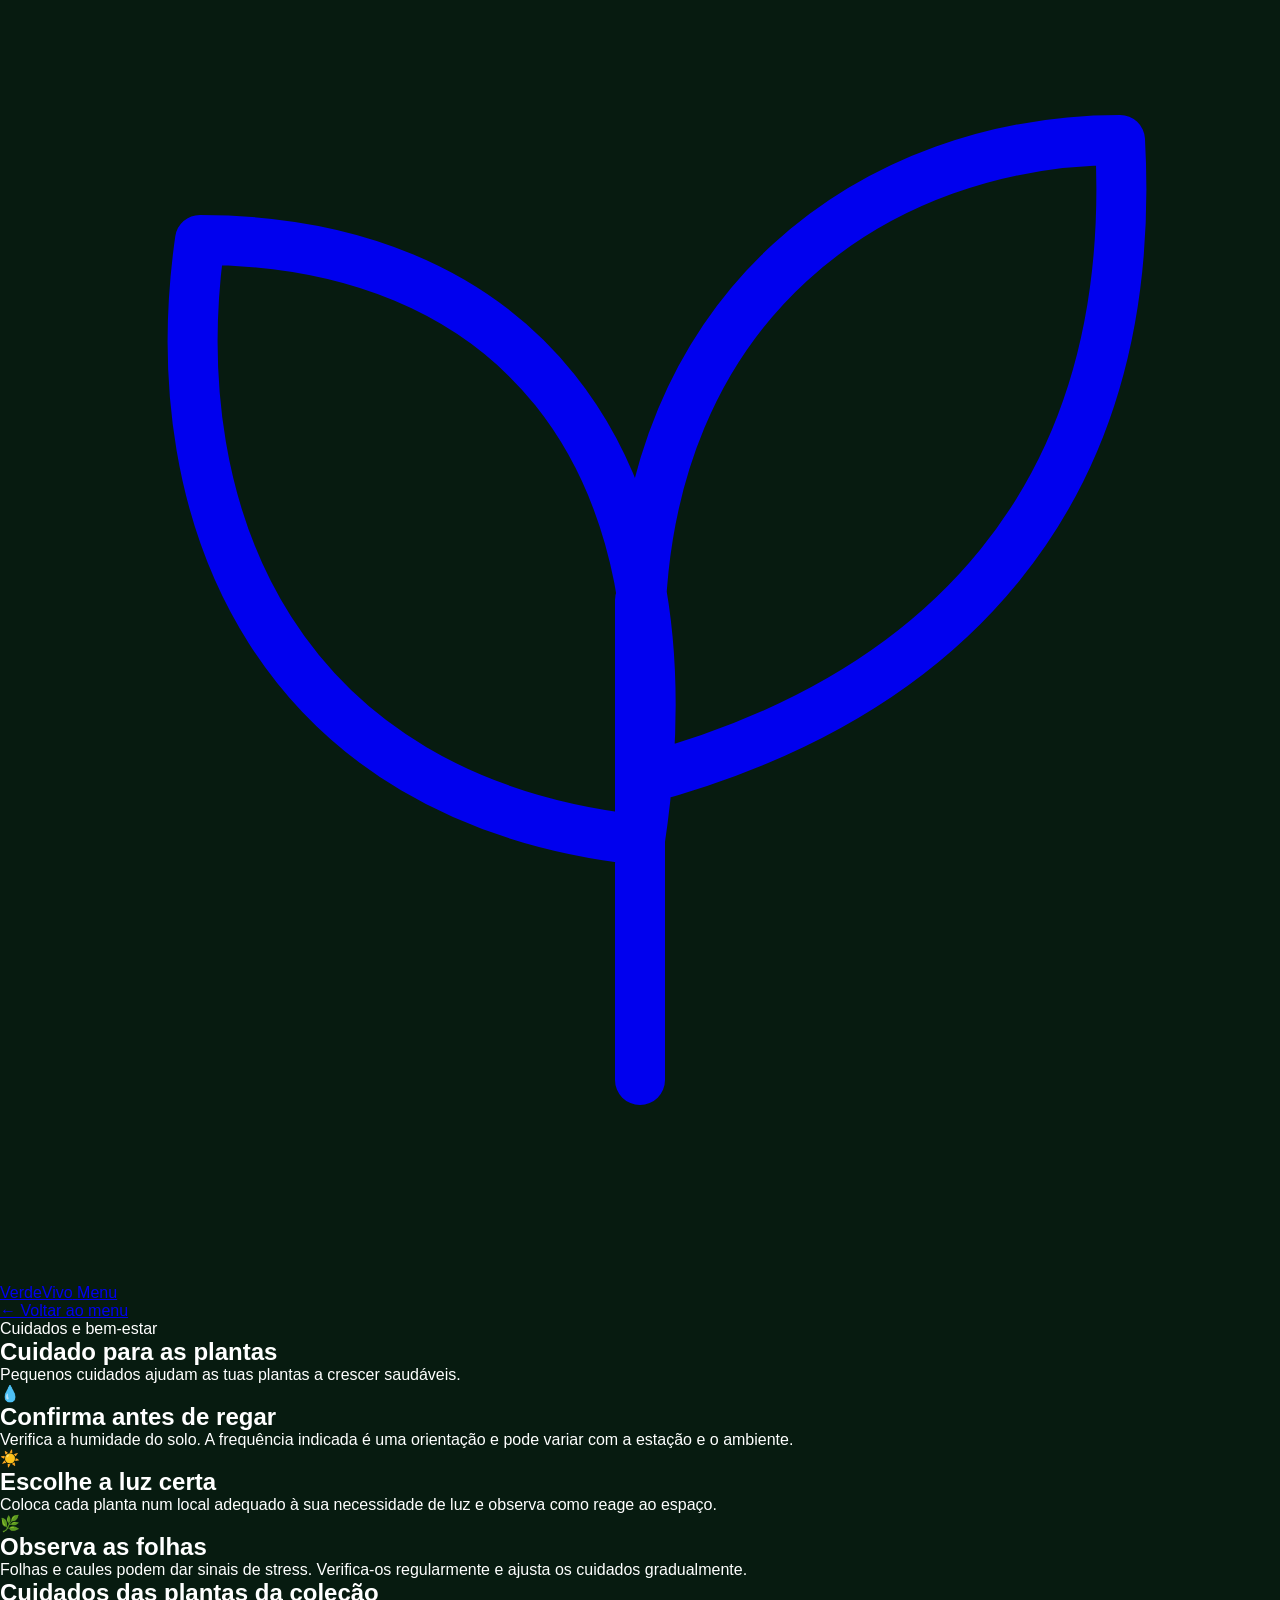
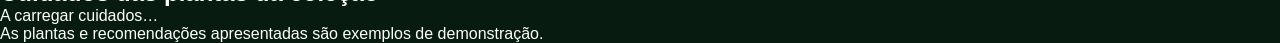
==== care.html @ d32859d9 "Add files via upload" ====
<!DOCTYPE html>
<html lang="pt-PT">
<head>
    <meta charset="UTF-8">
    <meta name="viewport" content="width=device-width, initial-scale=1.0">
    <meta name="theme-color" content="#f5f7f2">
    <title>Cuidado para as plantas | VerdeVivo</title>
    <link rel="stylesheet" href="assets/css/styles.css">
</head>
<body class="menu-page">
    <main class="menu-screen">
        <header class="menu-header">
            <a class="menu-brand" href="../index.html" aria-label="VerdeVivo - página inicial">
                <svg viewBox="0 0 64 64" aria-hidden="true">
                    <path d="M32 54V30 M32 42C14 40 8 26 10 12 C25 12 35 22 32 42 M32 32C32 15 44 7 56 7 C57 25 47 35 32 39"
                          fill="none" stroke="currentColor" stroke-width="2.5"
                          stroke-linecap="round" stroke-linejoin="round"/>
                </svg>
                <span>VerdeVivo</span>
            </a>
            <a class="menu-exit" href="menu.html">Menu</a>
        </header>

        <section class="plants-content" aria-labelledby="care-title">
            <a class="menu-home-link plants-back-link" href="menu.html">← Voltar ao menu</a>
            <p class="menu-eyebrow">Cuidados e bem-estar</p>
            <h1 id="care-title">Cuidado para as plantas</h1>
            <p class="menu-intro">Pequenos cuidados ajudam as tuas plantas a crescer saudáveis.</p>

            <div class="care-tips" aria-label="Dicas gerais de cuidados">
                <article class="care-tip">
                    <span class="care-tip-icon" aria-hidden="true">💧</span>
                    <div>
                        <h2>Confirma antes de regar</h2>
                        <p>Verifica a humidade do solo. A frequência indicada é uma orientação e pode variar com a estação e o ambiente.</p>
                    </div>
                </article>
                <article class="care-tip">
                    <span class="care-tip-icon" aria-hidden="true">☀️</span>
                    <div>
                        <h2>Escolhe a luz certa</h2>
                        <p>Coloca cada planta num local adequado à sua necessidade de luz e observa como reage ao espaço.</p>
                    </div>
                </article>
                <article class="care-tip">
                    <span class="care-tip-icon" aria-hidden="true">🌿</span>
                    <div>
                        <h2>Observa as folhas</h2>
                        <p>Folhas e caules podem dar sinais de stress. Verifica-os regularmente e ajusta os cuidados gradualmente.</p>
                    </div>
                </article>
            </div>

            <h2 class="care-list-title">Cuidados das plantas da coleção</h2>
            <p class="plants-feedback" id="care-feedback" role="status" aria-live="polite">A carregar cuidados…</p>
            <div class="care-plants-grid" id="care-plants-container" aria-busy="true"></div>
            <p class="plants-demo-note">As plantas e recomendações apresentadas são exemplos de demonstração.</p>
        </section>
    </main>
    <script type="module" src="../assets/js/care.js"></script>
</body>
</html>
---- assets/css/styles.css ----
/* Configuração geral */
* {
    margin: 0;
    padding: 0;
    box-sizing: border-box;
}

body {
    font-family: "Segoe UI", Arial, sans-serif;
    background: #071b10;
    color: #ffffff;
}

/* Ecrã principal */
.splash-screen {
    position: relative;
    min-height: 100vh;
    min-height: 100dvh;
    display: flex;
    justify-content: center;
    align-items: center;
    overflow: hidden;

    background-image: url("https://images.unsplash.com/photo-1501004318641-b39e6451bec6?auto=format&fit=crop&w=1600&q=85");

    background-size: cover;
    background-position: center;
}

/* Camada escura para melhorar a leitura */
.overlay {
    position: absolute;
    inset: 0;

    background: linear-gradient(
        180deg,
        rgba(3, 20, 11, 0.35),
        rgba(3, 20, 11, 0.65),
        rgba(3, 20, 11, 0.88)
    );
}

/* Conteúdo central */
.content {
    position: relative;
    z-index: 1;
    width: 100%;
    max-width: 420px;
    min-height: 100vh;
    min-height: 100dvh;
    padding: 40px 28px 30px;

    display: flex;
    flex-direction: column;
    align-items: center;
    justify-content: center;

    text-align: center;
}

/* Logótipo */
.logo {
    display: flex;
    flex-direction: column;
    align-items: center;
    gap: 8px;
}

.logo svg {
    width: 76px;
    height: 76px;
    color: #ffffff;
}

.logo h1 {
    font-family: Georgia, "Times New Roman", serif;
    font-size: clamp(42px, 10vw, 54px);
    font-weight: 400;
    letter-spacing: -1.5px;
}

.tagline {
    margin-top: 12px;
    font-size: 15px;
    color: #edf4eb;
    letter-spacing: 0.2px;
}

/* Botões */
.actions {
    width: 100%;
    display: flex;
    flex-direction: column;
    gap: 13px;
    margin-top: 95px;
}

.btn {
    width: 100%;
    min-height: 48px;
    padding: 14px 20px;

    display: flex;
    align-items: center;
    justify-content: center;

    border-radius: 30px;
    text-decoration: none;
    font-size: 14px;
    font-weight: 600;

    transition: background 0.25s ease,
                transform 0.25s ease;
}

.btn:hover {
    transform: translateY(-2px);
}

.btn-primary {
    background: #286541;
    color: #ffffff;
    border: 1px solid #43865c;
}

.btn-primary:hover {
    background: #347b50;
}

.btn-secondary {
    background: rgba(0, 0, 0, 0.15);
    color: #ffffff;
    border: 1px solid rgba(255, 255, 255, 0.85);
}

.btn-secondary:hover {
    background: rgba(255, 255, 255, 0.12);
}

/* Texto inferior */
.footer-text {
    position: absolute;
    bottom: 35px;
    left: 15px;
    right: 15px;

    font-size: 12px;
    color: #f0f3ec;
}

/* Adaptação a ecrãs pequenos */
@media (max-width: 480px) {
    .content {
        padding-left: 24px;
        padding-right: 24px;
    }

    .actions {
        margin-top: 75px;
    }

    .logo svg {
        width: 68px;
        height: 68px;
    }
}
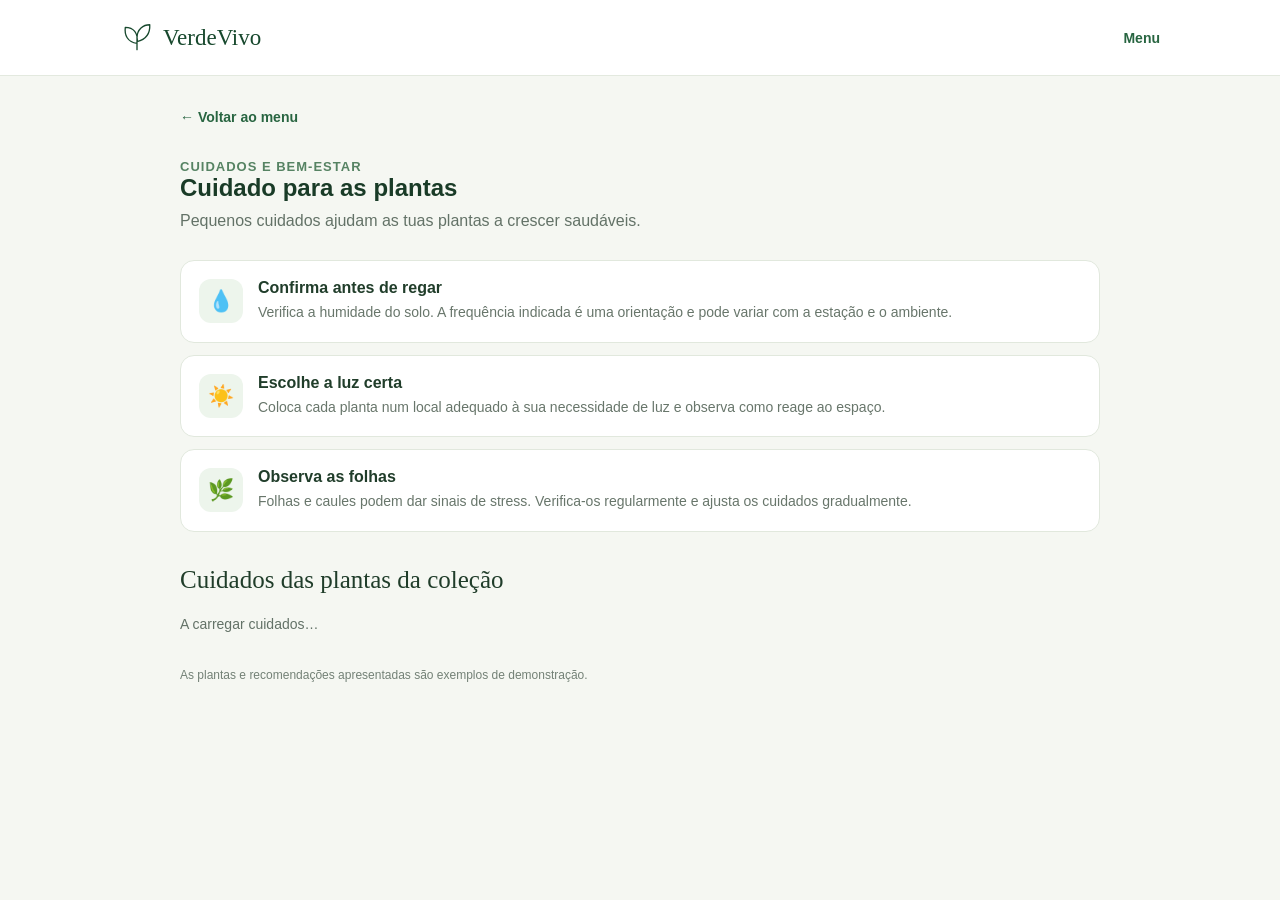
==== commit e8f8dbb5: "Add files via upload" ====
--- a/care.html
+++ b/care.html
@@ -5,7 +5,8 @@
     <meta name="viewport" content="width=device-width, initial-scale=1.0">
     <meta name="theme-color" content="#f5f7f2">
     <title>Cuidado para as plantas | VerdeVivo</title>
-    <link rel="stylesheet" href="assets/css/styles.css">
+    <link rel="icon" href="../favicon.svg" type="image/svg+xml">
+    <link rel="stylesheet" href="../assets/css/styles.css">
 </head>
 <body class="menu-page">
     <main class="menu-screen">
--- a/assets/css/styles.css
+++ b/assets/css/styles.css
@@ -165,3 +165,540 @@
         height: 68px;
     }
 }
+
+/* Ecrã de início de sessão */
+.auth-screen {
+    position: relative;
+    min-height: 100vh;
+    min-height: 100dvh;
+    padding: 32px 20px;
+    display: flex;
+    align-items: center;
+    justify-content: center;
+    overflow: auto;
+    background-image: url("https://images.unsplash.com/photo-1501004318641-b39e6451bec6?auto=format&fit=crop&w=1600&q=85");
+    background-size: cover;
+    background-position: center;
+}
+
+.auth-overlay {
+    position: absolute;
+    inset: 0;
+    background: rgba(3, 20, 11, 0.72);
+}
+
+.auth-panel {
+    position: relative;
+    z-index: 1;
+    width: 100%;
+    max-width: 440px;
+    padding: 36px;
+    border: 1px solid rgba(255, 255, 255, 0.2);
+    border-radius: 24px;
+    background: rgba(7, 27, 16, 0.82);
+    box-shadow: 0 20px 60px rgba(0, 0, 0, 0.28);
+    backdrop-filter: blur(12px);
+}
+
+.auth-brand {
+    display: inline-flex;
+    align-items: center;
+    gap: 9px;
+    color: #ffffff;
+    text-decoration: none;
+    font-family: Georgia, "Times New Roman", serif;
+    font-size: 23px;
+}
+
+.auth-brand svg {
+    width: 34px;
+    height: 34px;
+}
+
+.auth-eyebrow {
+    margin-top: 36px;
+    color: #b7d9bd;
+    font-size: 13px;
+    font-weight: 600;
+    letter-spacing: 0.5px;
+    text-transform: uppercase;
+}
+
+.auth-panel h1 {
+    margin-top: 9px;
+    font-family: Georgia, "Times New Roman", serif;
+    font-size: clamp(28px, 7vw, 36px);
+    font-weight: 400;
+}
+
+.auth-description {
+    margin-top: 9px;
+    color: #d8e4d9;
+    font-size: 15px;
+    line-height: 1.5;
+}
+
+.login-form {
+    display: flex;
+    flex-direction: column;
+    margin-top: 30px;
+}
+
+.login-form label {
+    margin: 0 0 8px;
+    color: #f3f7f1;
+    font-size: 14px;
+    font-weight: 600;
+}
+
+.login-form input {
+    width: 100%;
+    min-height: 48px;
+    margin-bottom: 20px;
+    padding: 12px 14px;
+    border: 1px solid rgba(255, 255, 255, 0.38);
+    border-radius: 10px;
+    outline: none;
+    background: rgba(255, 255, 255, 0.96);
+    color: #14271a;
+    font: inherit;
+}
+
+.login-form input:focus {
+    border-color: #91c49d;
+    box-shadow: 0 0 0 3px rgba(145, 196, 157, 0.28);
+}
+
+.login-submit {
+    margin-top: 5px;
+    cursor: pointer;
+    font: inherit;
+}
+
+.login-message {
+    min-height: 20px;
+    margin-top: 14px;
+    color: #d6ebd9;
+    font-size: 13px;
+    line-height: 1.5;
+}
+
+.back-link {
+    display: inline-block;
+    margin-top: 10px;
+    color: #d8e4d9;
+    font-size: 14px;
+    text-decoration: none;
+}
+
+.back-link:hover {
+    color: #ffffff;
+    text-decoration: underline;
+}
+
+.auth-switch {
+    margin-top: 8px;
+    color: #d8e4d9;
+    font-size: 14px;
+}
+
+.auth-switch a {
+    color: #b7d9bd;
+    font-weight: 600;
+    text-decoration: none;
+}
+
+.auth-switch a:hover {
+    color: #ffffff;
+    text-decoration: underline;
+}
+
+@media (max-width: 480px) {
+    .auth-panel {
+        padding: 28px 24px;
+    }
+}
+
+/* Menu principal */
+.menu-page {
+    min-height: 100vh;
+    background: #f5f7f2;
+    color: #193b27;
+}
+
+.menu-screen {
+    min-height: 100vh;
+}
+
+.menu-header {
+    min-height: 76px;
+    padding: 0 max(24px, calc((100vw - 1040px) / 2));
+    display: flex;
+    align-items: center;
+    justify-content: space-between;
+    border-bottom: 1px solid #e3e9df;
+    background: #ffffff;
+}
+
+.menu-brand {
+    display: inline-flex;
+    align-items: center;
+    gap: 9px;
+    color: #17482d;
+    text-decoration: none;
+    font-family: Georgia, "Times New Roman", serif;
+    font-size: 23px;
+}
+
+.menu-brand svg {
+    width: 34px;
+    height: 34px;
+}
+
+.menu-exit,
+.menu-home-link {
+    color: #286541;
+    font-size: 14px;
+    font-weight: 600;
+    text-decoration: none;
+}
+
+.menu-exit:hover,
+.menu-home-link:hover {
+    color: #17482d;
+    text-decoration: underline;
+}
+
+.menu-content {
+    width: min(100% - 40px, 920px);
+    margin: 0 auto;
+    padding: 64px 0 48px;
+}
+
+.menu-eyebrow {
+    color: #568363;
+    font-size: 13px;
+    font-weight: 700;
+    letter-spacing: 1px;
+    text-transform: uppercase;
+}
+
+.menu-content h1 {
+    margin-top: 8px;
+    color: #173b26;
+    font-family: Georgia, "Times New Roman", serif;
+    font-size: clamp(36px, 7vw, 48px);
+    font-weight: 400;
+}
+
+.menu-intro {
+    margin-top: 10px;
+    color: #637267;
+    font-size: 16px;
+}
+
+.menu-grid {
+    display: grid;
+    grid-template-columns: repeat(2, minmax(0, 1fr));
+    gap: 18px;
+    margin-top: 34px;
+}
+
+.menu-card {
+    min-height: 154px;
+    padding: 23px;
+    display: grid;
+    grid-template-columns: 52px minmax(0, 1fr);
+    grid-template-rows: 1fr auto;
+    column-gap: 17px;
+    border: 1px solid #e1e8dd;
+    border-radius: 16px;
+    background: #ffffff;
+    box-shadow: 0 8px 24px rgba(34, 68, 43, 0.05);
+}
+
+.menu-card-link {
+    color: inherit;
+    text-decoration: none;
+    transition: border-color 0.2s ease, box-shadow 0.2s ease, transform 0.2s ease;
+}
+
+.menu-card-link:hover {
+    transform: translateY(-2px);
+    border-color: #b9d2b7;
+    box-shadow: 0 12px 28px rgba(34, 68, 43, 0.1);
+}
+
+.menu-card-link:focus-visible {
+    outline: 3px solid #6b9b73;
+    outline-offset: 3px;
+}
+
+.menu-card-icon {
+    width: 52px;
+    height: 52px;
+    grid-row: 1 / 3;
+    display: grid;
+    place-items: center;
+    border-radius: 14px;
+    background: #edf5ec;
+    color: #286541;
+}
+
+.menu-card-icon svg {
+    width: 30px;
+    height: 30px;
+    fill: none;
+    stroke: currentColor;
+    stroke-width: 2;
+    stroke-linecap: round;
+    stroke-linejoin: round;
+}
+
+.menu-card-copy h2 {
+    color: #203d2a;
+    font-size: 17px;
+    font-weight: 650;
+    line-height: 1.35;
+}
+
+.menu-card-copy p {
+    margin-top: 7px;
+    color: #68766b;
+    font-size: 14px;
+    line-height: 1.5;
+}
+
+.menu-card-status {
+    margin-top: 16px;
+    grid-column: 2;
+    color: #738176;
+    font-size: 12px;
+    font-weight: 600;
+}
+
+.menu-home-link {
+    display: inline-block;
+    margin-top: 32px;
+}
+
+.plants-content {
+    width: min(100% - 40px, 920px);
+    margin: 0 auto;
+    padding: 32px 0 56px;
+}
+
+.plants-back-link {
+    margin: 0 0 34px;
+}
+
+.plants-search-label {
+    display: block;
+    margin-top: 30px;
+    color: #314d38;
+    font-size: 14px;
+    font-weight: 650;
+}
+
+.plants-search {
+    width: 100%;
+    min-height: 50px;
+    margin-top: 9px;
+    padding: 12px 16px;
+    border: 1px solid #d6e0d3;
+    border-radius: 12px;
+    background: #ffffff;
+    color: #193b27;
+    font: inherit;
+}
+
+.plants-search:focus {
+    border-color: #6b9b73;
+    outline: 3px solid rgba(107, 155, 115, 0.2);
+}
+
+.plants-feedback {
+    margin: 22px 0 14px;
+    color: #637267;
+    font-size: 14px;
+}
+
+.plants-grid {
+    display: grid;
+    grid-template-columns: repeat(2, minmax(0, 1fr));
+    gap: 16px;
+}
+
+.plant-list-card {
+    overflow: hidden;
+    border: 1px solid #e1e8dd;
+    border-radius: 16px;
+    background: #ffffff;
+    box-shadow: 0 8px 24px rgba(34, 68, 43, 0.05);
+}
+
+.plant-list-illustration {
+    min-height: 110px;
+    display: grid;
+    place-items: center;
+    background: linear-gradient(135deg, #e9f2e5, #f4f7ed);
+    font-size: 45px;
+}
+
+.plant-list-details {
+    padding: 18px;
+}
+
+.plant-list-details h2 {
+    color: #203d2a;
+    font-size: 18px;
+}
+
+.plant-scientific-name {
+    margin-top: 4px;
+    color: #718073;
+    font-size: 13px;
+    font-style: italic;
+}
+
+.plant-type {
+    display: inline-block;
+    margin-top: 12px;
+    padding: 5px 9px;
+    border-radius: 20px;
+    background: #edf5ec;
+    color: #376847;
+    font-size: 12px;
+    font-weight: 600;
+}
+
+.plant-care {
+    display: grid;
+    gap: 9px;
+    margin-top: 16px;
+    color: #68766b;
+    font-size: 13px;
+    line-height: 1.45;
+}
+
+.plant-care strong {
+    display: block;
+    margin-bottom: 2px;
+    color: #314d38;
+    font-size: 12px;
+}
+
+.plants-demo-note {
+    margin-top: 22px;
+    color: #738176;
+    font-size: 12px;
+}
+
+.care-tips {
+    display: grid;
+    gap: 12px;
+    margin-top: 30px;
+}
+
+.care-tip {
+    display: grid;
+    grid-template-columns: 44px minmax(0, 1fr);
+    gap: 15px;
+    padding: 18px;
+    border: 1px solid #e1e8dd;
+    border-radius: 14px;
+    background: #ffffff;
+}
+
+.care-tip-icon {
+    width: 44px;
+    height: 44px;
+    display: grid;
+    place-items: center;
+    border-radius: 12px;
+    background: #edf5ec;
+    font-size: 21px;
+}
+
+.care-tip h2 {
+    color: #203d2a;
+    font-size: 16px;
+}
+
+.care-tip p {
+    margin-top: 5px;
+    color: #68766b;
+    font-size: 14px;
+    line-height: 1.55;
+}
+
+.care-list-title {
+    margin-top: 34px;
+    color: #203d2a;
+    font-family: Georgia, "Times New Roman", serif;
+    font-size: 25px;
+    font-weight: 400;
+}
+
+.care-plants-grid {
+    display: grid;
+    grid-template-columns: repeat(2, minmax(0, 1fr));
+    gap: 16px;
+}
+
+.care-plant-card {
+    padding: 20px;
+    border: 1px solid #e1e8dd;
+    border-radius: 16px;
+    background: #ffffff;
+    box-shadow: 0 8px 24px rgba(34, 68, 43, 0.05);
+}
+
+.care-plant-card h3 {
+    color: #203d2a;
+    font-size: 18px;
+}
+
+.care-plant-card .plant-care {
+    margin-top: 18px;
+}
+
+@media (max-width: 620px) {
+    .menu-header {
+        min-height: 68px;
+        padding: 0 20px;
+    }
+
+    .menu-content {
+        width: min(100% - 32px, 440px);
+        padding-top: 42px;
+    }
+
+    .menu-grid {
+        grid-template-columns: 1fr;
+        gap: 12px;
+        margin-top: 26px;
+    }
+
+    .menu-card {
+        min-height: 138px;
+        padding: 19px;
+    }
+
+    .plants-content {
+        width: min(100% - 32px, 440px);
+        padding-top: 24px;
+    }
+
+    .plants-back-link {
+        margin-bottom: 28px;
+    }
+
+    .plants-grid {
+        grid-template-columns: 1fr;
+    }
+
+    .care-plants-grid {
+        grid-template-columns: 1fr;
+    }
+}
